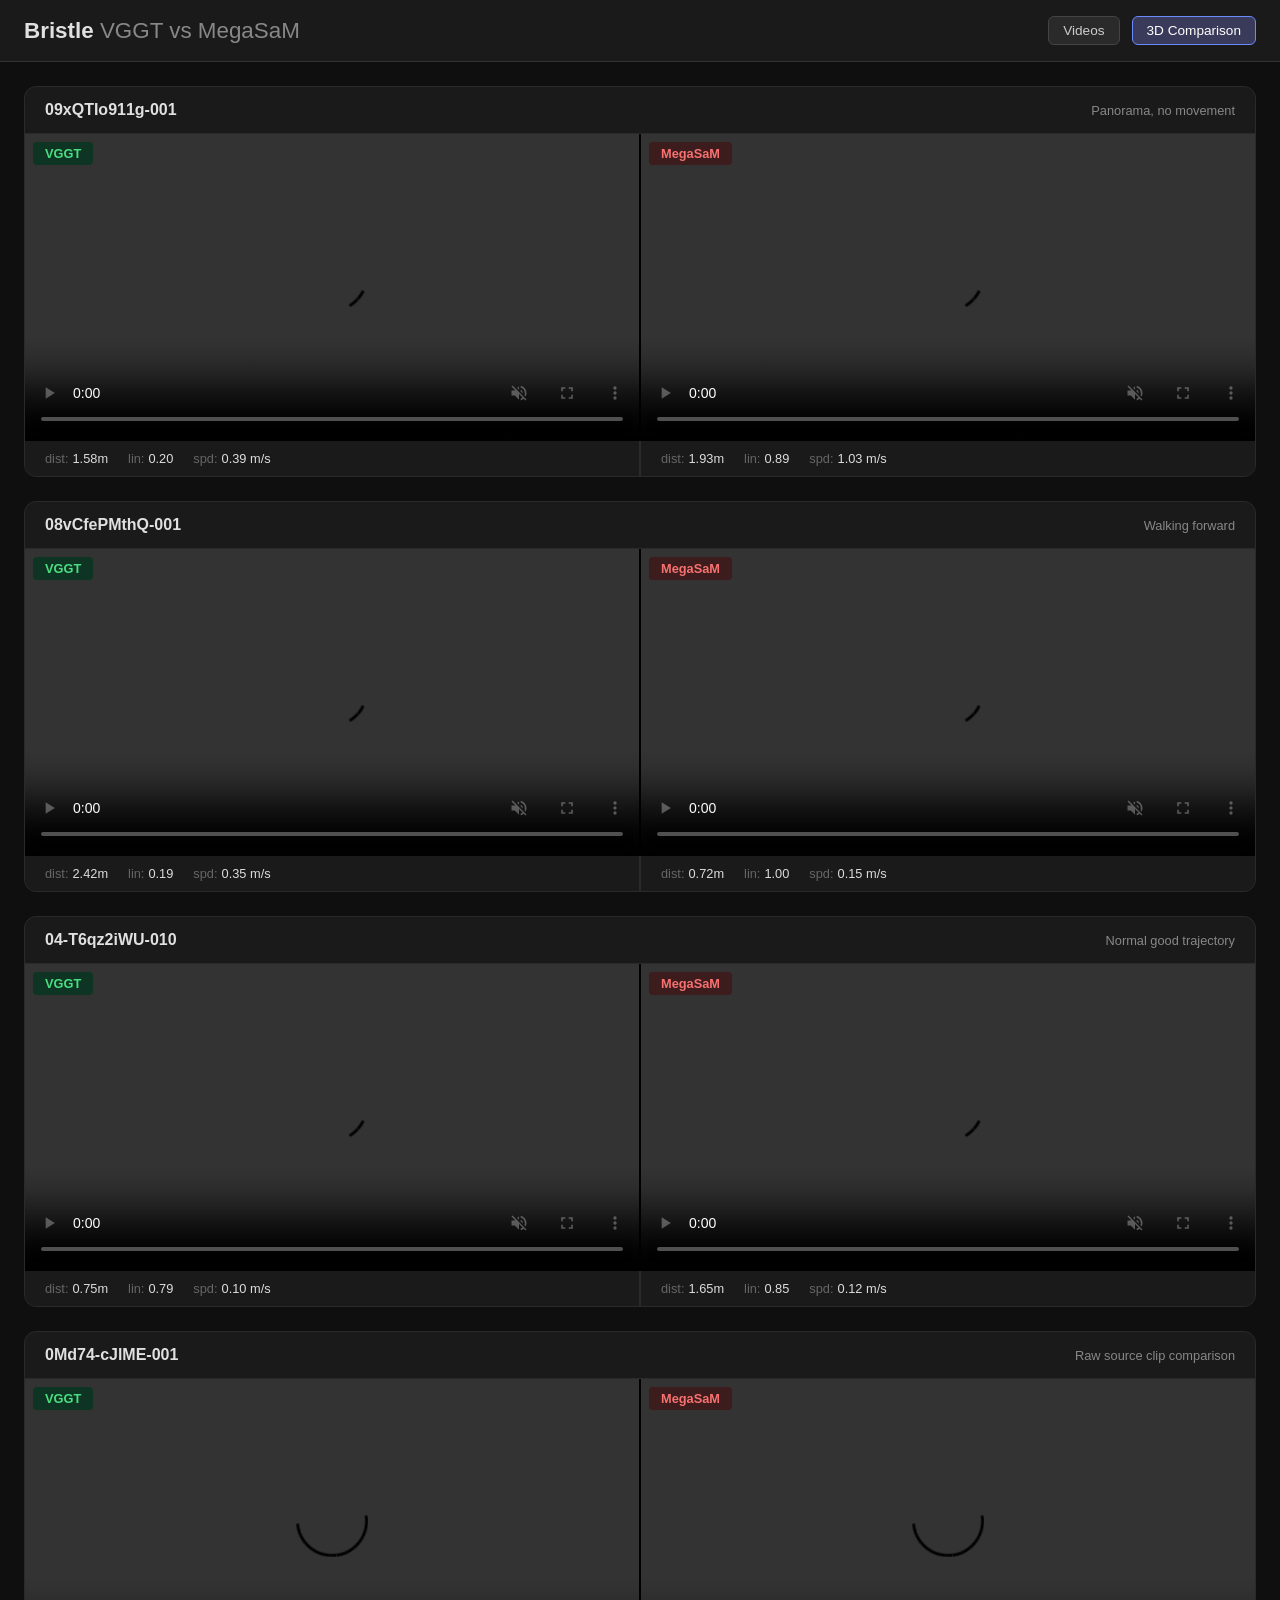
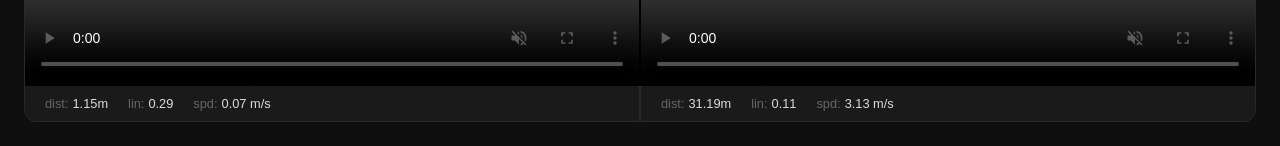
==== compare.html @ 9db43819 "Add 3D comparison page: VGGT vs MegaSaM side-by-side visualizations 4 clips with trajectory overlay " ====
<!DOCTYPE html>
<html lang="en">
<head>
    <meta charset="UTF-8">
    <meta name="viewport" content="width=device-width, initial-scale=1.0">
    <title>Bristle - VGGT vs MegaSaM Comparison</title>
    <style>
        * { margin: 0; padding: 0; box-sizing: border-box; }

        body {
            font-family: -apple-system, BlinkMacSystemFont, 'Segoe UI', Roboto, sans-serif;
            background: #0f0f0f;
            color: #e0e0e0;
            min-height: 100vh;
        }

        header {
            position: sticky;
            top: 0;
            z-index: 100;
            background: #1a1a1a;
            border-bottom: 1px solid #333;
            padding: 16px 24px;
        }

        .header-content {
            max-width: 1400px;
            margin: 0 auto;
            display: flex;
            align-items: center;
            justify-content: space-between;
            gap: 16px;
            flex-wrap: wrap;
        }

        h1 {
            font-size: 1.4rem;
            font-weight: 600;
            white-space: nowrap;
        }

        h1 span { color: #888; font-weight: 400; }

        .nav-links {
            display: flex;
            gap: 12px;
            align-items: center;
        }

        .nav-links a {
            padding: 6px 14px;
            border-radius: 6px;
            border: 1px solid #444;
            background: #2a2a2a;
            color: #ccc;
            text-decoration: none;
            font-size: 0.85rem;
            white-space: nowrap;
        }

        .nav-links a.active {
            background: #3a3a5a;
            border-color: #6b8afd;
            color: #fff;
        }

        .container {
            max-width: 1400px;
            margin: 24px auto;
            padding: 0 24px;
        }

        .comparison-row {
            background: #1a1a1a;
            border: 1px solid #2a2a2a;
            border-radius: 12px;
            margin-bottom: 24px;
            overflow: hidden;
        }

        .comparison-header {
            padding: 14px 20px;
            border-bottom: 1px solid #2a2a2a;
            display: flex;
            align-items: center;
            justify-content: space-between;
        }

        .comparison-header .clip-name {
            font-size: 1rem;
            font-weight: 600;
            color: #e0e0e0;
        }

        .comparison-header .clip-desc {
            font-size: 0.8rem;
            color: #888;
        }

        .comparison-videos {
            display: grid;
            grid-template-columns: 1fr 1fr;
            gap: 2px;
            background: #000;
        }

        .video-pane {
            position: relative;
            background: #000;
        }

        .video-pane video {
            width: 100%;
            display: block;
            background: #000;
        }

        .video-pane .pane-label {
            position: absolute;
            top: 8px;
            left: 8px;
            padding: 4px 12px;
            border-radius: 4px;
            font-size: 0.8rem;
            font-weight: 600;
            z-index: 5;
        }

        .pane-label.vggt {
            background: rgba(10, 54, 34, 0.9);
            color: #4ade80;
        }

        .pane-label.megasam {
            background: rgba(61, 26, 26, 0.9);
            color: #f87171;
        }

        .comparison-stats {
            display: grid;
            grid-template-columns: 1fr 1fr;
            gap: 2px;
            background: #2a2a2a;
            padding: 0;
        }

        .stat-col {
            background: #1a1a1a;
            padding: 10px 20px;
            display: flex;
            gap: 20px;
            font-size: 0.8rem;
            color: #aaa;
        }

        .stat-col .stat-item {
            display: flex;
            gap: 4px;
        }

        .stat-col .stat-label { color: #666; }
        .stat-col .stat-value { color: #ddd; font-weight: 500; }

        .loading {
            text-align: center;
            padding: 80px 20px;
            color: #666;
        }

        .loading .spinner {
            display: inline-block;
            width: 32px;
            height: 32px;
            border: 3px solid #333;
            border-top-color: #6b8afd;
            border-radius: 50%;
            animation: spin 0.8s linear infinite;
        }

        @keyframes spin { to { transform: rotate(360deg); } }

        @media (max-width: 700px) {
            .comparison-videos { grid-template-columns: 1fr; }
            .comparison-stats { grid-template-columns: 1fr; }
        }
    </style>
</head>
<body>
    <header>
        <div class="header-content">
            <h1>Bristle <span>VGGT vs MegaSaM</span></h1>
            <div class="nav-links">
                <a href="index.html">Videos</a>
                <a href="compare.html" class="active">3D Comparison</a>
            </div>
        </div>
    </header>

    <div class="container" id="container">
        <div class="loading">
            <div class="spinner"></div>
            <p style="margin-top: 12px;">Loading comparisons...</p>
        </div>
    </div>

    <script>
        const container = document.getElementById('container');
        const BASE = 'https://huggingface.co/datasets/andyye132/bristle-trajectories/resolve/main';

        fetch('comparisons.json').then(r => r.json()).then(comparisons => {
            container.innerHTML = '';

            const observer = new IntersectionObserver((entries) => {
                entries.forEach(e => {
                    const video = e.target;
                    if (e.isIntersecting) {
                        if (!video.src) video.src = video.dataset.src;
                        video.play();
                    } else {
                        video.pause();
                    }
                });
            }, { rootMargin: '300px' });

            comparisons.forEach(comp => {
                const row = document.createElement('div');
                row.className = 'comparison-row';
                row.innerHTML = `
                    <div class="comparison-header">
                        <span class="clip-name">${comp.clip}</span>
                        <span class="clip-desc">${comp.description || ''}</span>
                    </div>
                    <div class="comparison-videos">
                        <div class="video-pane">
                            <span class="pane-label vggt">VGGT</span>
                            <video data-src="${comp.vggt_url}" muted loop playsinline controls preload="metadata"></video>
                        </div>
                        <div class="video-pane">
                            <span class="pane-label megasam">MegaSaM</span>
                            <video data-src="${comp.megasam_url}" muted loop playsinline controls preload="metadata"></video>
                        </div>
                    </div>
                    <div class="comparison-stats">
                        <div class="stat-col">
                            <div class="stat-item"><span class="stat-label">dist:</span><span class="stat-value">${comp.vggt_dist || '?'}m</span></div>
                            <div class="stat-item"><span class="stat-label">lin:</span><span class="stat-value">${comp.vggt_lin || '?'}</span></div>
                            <div class="stat-item"><span class="stat-label">spd:</span><span class="stat-value">${comp.vggt_spd || '?'} m/s</span></div>
                        </div>
                        <div class="stat-col">
                            <div class="stat-item"><span class="stat-label">dist:</span><span class="stat-value">${comp.mega_dist || '?'}m</span></div>
                            <div class="stat-item"><span class="stat-label">lin:</span><span class="stat-value">${comp.mega_lin || '?'}</span></div>
                            <div class="stat-item"><span class="stat-label">spd:</span><span class="stat-value">${comp.mega_spd || '?'} m/s</span></div>
                        </div>
                    </div>
                `;
                container.appendChild(row);
                row.querySelectorAll('video').forEach(v => observer.observe(v));
            });
        }).catch(err => {
            container.innerHTML = `<div class="loading" style="color:#f87171;">Failed to load comparisons.json<br><small>${err.message}</small></div>`;
        });
    </script>
</body>
</html>
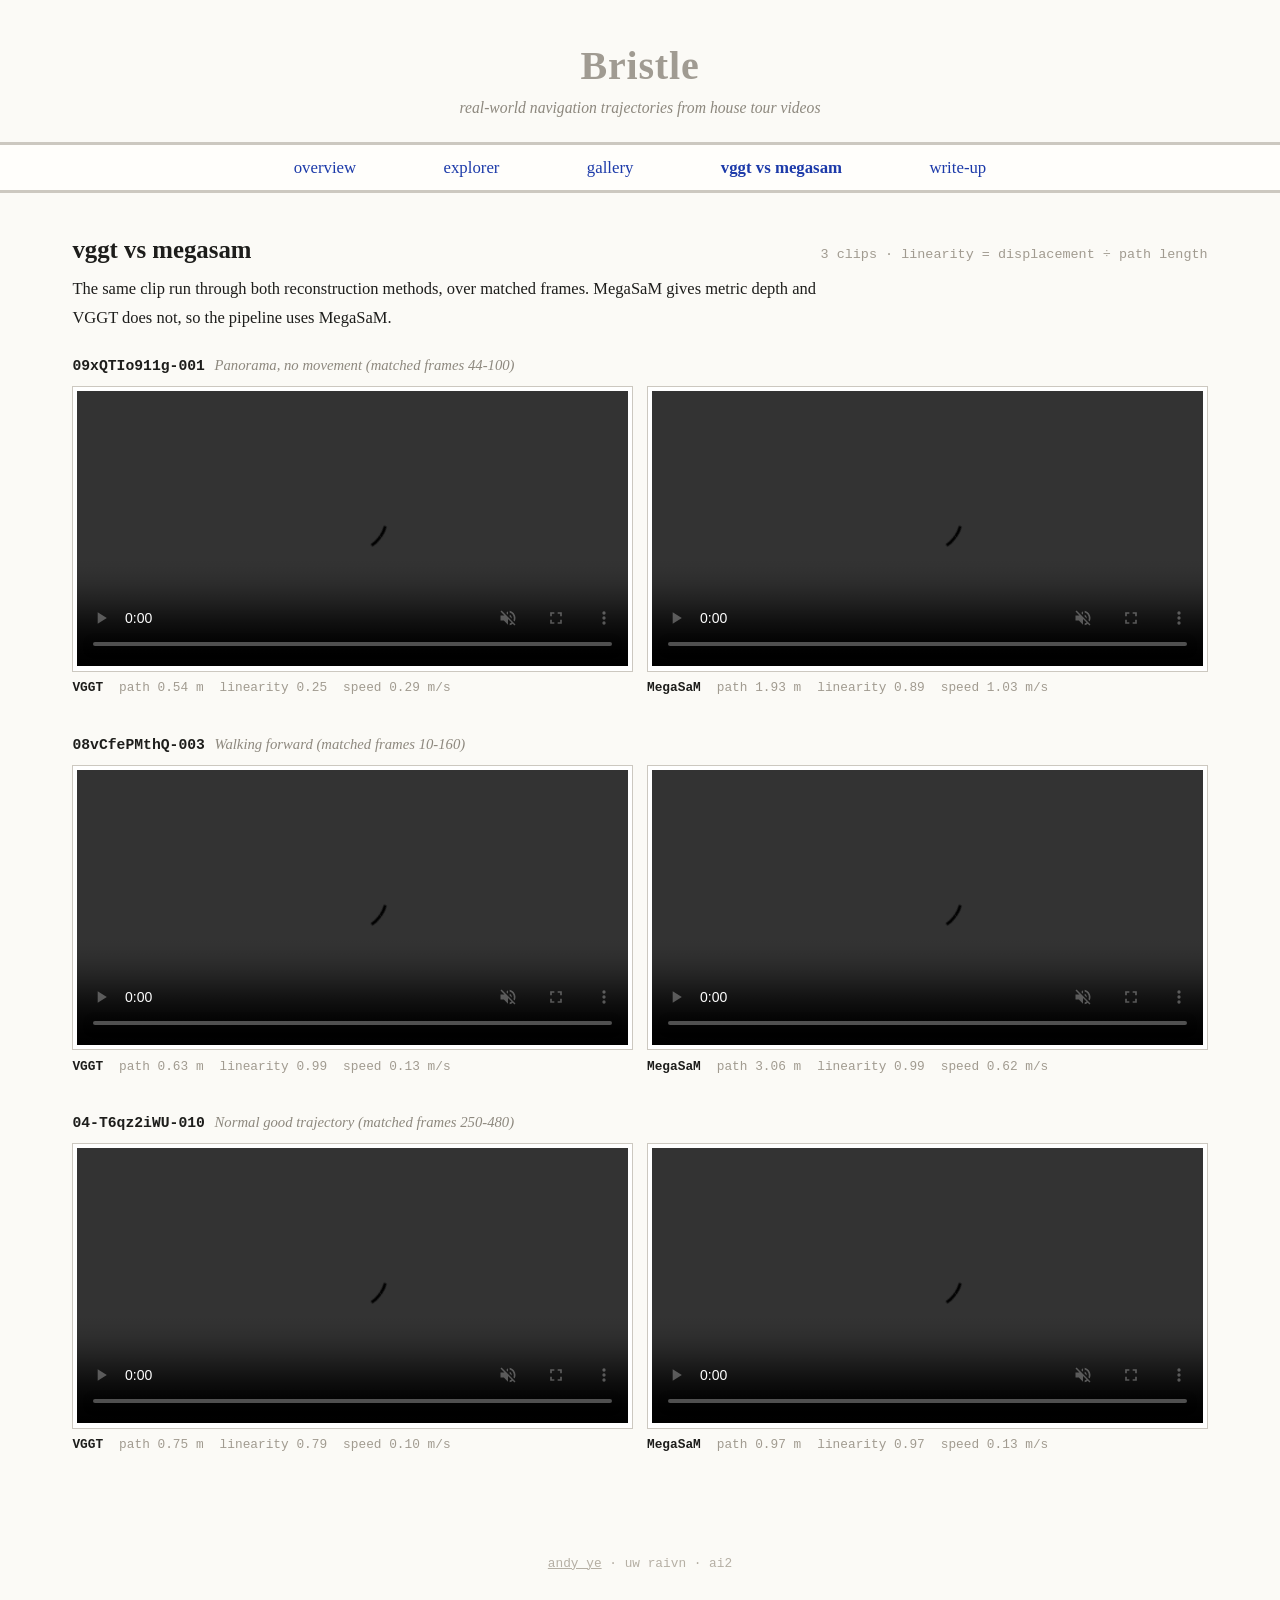
==== commit 1f7bcf49: "Redesign to match andyye.bio; fix black point clouds and gallery modal" ====
--- a/compare.html
+++ b/compare.html
@@ -3,262 +3,91 @@
 <head>
     <meta charset="UTF-8">
     <meta name="viewport" content="width=device-width, initial-scale=1.0">
-    <title>Bristle - VGGT vs MegaSaM Comparison</title>
-    <style>
-        * { margin: 0; padding: 0; box-sizing: border-box; }
-
-        body {
-            font-family: -apple-system, BlinkMacSystemFont, 'Segoe UI', Roboto, sans-serif;
-            background: #0f0f0f;
-            color: #e0e0e0;
-            min-height: 100vh;
-        }
-
-        header {
-            position: sticky;
-            top: 0;
-            z-index: 100;
-            background: #1a1a1a;
-            border-bottom: 1px solid #333;
-            padding: 16px 24px;
-        }
-
-        .header-content {
-            max-width: 1400px;
-            margin: 0 auto;
-            display: flex;
-            align-items: center;
-            justify-content: space-between;
-            gap: 16px;
-            flex-wrap: wrap;
-        }
-
-        h1 {
-            font-size: 1.4rem;
-            font-weight: 600;
-            white-space: nowrap;
-        }
-
-        h1 span { color: #888; font-weight: 400; }
-
-        .nav-links {
-            display: flex;
-            gap: 12px;
-            align-items: center;
-        }
-
-        .nav-links a {
-            padding: 6px 14px;
-            border-radius: 6px;
-            border: 1px solid #444;
-            background: #2a2a2a;
-            color: #ccc;
-            text-decoration: none;
-            font-size: 0.85rem;
-            white-space: nowrap;
-        }
-
-        .nav-links a.active {
-            background: #3a3a5a;
-            border-color: #6b8afd;
-            color: #fff;
-        }
-
-        .container {
-            max-width: 1400px;
-            margin: 24px auto;
-            padding: 0 24px;
-        }
-
-        .comparison-row {
-            background: #1a1a1a;
-            border: 1px solid #2a2a2a;
-            border-radius: 12px;
-            margin-bottom: 24px;
-            overflow: hidden;
-        }
-
-        .comparison-header {
-            padding: 14px 20px;
-            border-bottom: 1px solid #2a2a2a;
-            display: flex;
-            align-items: center;
-            justify-content: space-between;
-        }
-
-        .comparison-header .clip-name {
-            font-size: 1rem;
-            font-weight: 600;
-            color: #e0e0e0;
-        }
-
-        .comparison-header .clip-desc {
-            font-size: 0.8rem;
-            color: #888;
-        }
-
-        .comparison-videos {
-            display: grid;
-            grid-template-columns: 1fr 1fr;
-            gap: 2px;
-            background: #000;
-        }
-
-        .video-pane {
-            position: relative;
-            background: #000;
-        }
-
-        .video-pane video {
-            width: 100%;
-            display: block;
-            background: #000;
-        }
-
-        .video-pane .pane-label {
-            position: absolute;
-            top: 8px;
-            left: 8px;
-            padding: 4px 12px;
-            border-radius: 4px;
-            font-size: 0.8rem;
-            font-weight: 600;
-            z-index: 5;
-        }
-
-        .pane-label.vggt {
-            background: rgba(10, 54, 34, 0.9);
-            color: #4ade80;
-        }
-
-        .pane-label.megasam {
-            background: rgba(61, 26, 26, 0.9);
-            color: #f87171;
-        }
-
-        .comparison-stats {
-            display: grid;
-            grid-template-columns: 1fr 1fr;
-            gap: 2px;
-            background: #2a2a2a;
-            padding: 0;
-        }
-
-        .stat-col {
-            background: #1a1a1a;
-            padding: 10px 20px;
-            display: flex;
-            gap: 20px;
-            font-size: 0.8rem;
-            color: #aaa;
-        }
-
-        .stat-col .stat-item {
-            display: flex;
-            gap: 4px;
-        }
-
-        .stat-col .stat-label { color: #666; }
-        .stat-col .stat-value { color: #ddd; font-weight: 500; }
-
-        .loading {
-            text-align: center;
-            padding: 80px 20px;
-            color: #666;
-        }
-
-        .loading .spinner {
-            display: inline-block;
-            width: 32px;
-            height: 32px;
-            border: 3px solid #333;
-            border-top-color: #6b8afd;
-            border-radius: 50%;
-            animation: spin 0.8s linear infinite;
-        }
-
-        @keyframes spin { to { transform: rotate(360deg); } }
-
-        @media (max-width: 700px) {
-            .comparison-videos { grid-template-columns: 1fr; }
-            .comparison-stats { grid-template-columns: 1fr; }
-        }
-    </style>
+    <title>Bristle — VGGT vs MegaSaM</title>
+    <meta name="description" content="The same clips reconstructed with VGGT and with MegaSaM, side by side.">
+    <link rel="icon" type="image/png" href="/favicon.png">
+    <link rel="stylesheet" href="style.css">
 </head>
 <body>
-    <header>
-        <div class="header-content">
-            <h1>Bristle <span>VGGT vs MegaSaM</span></h1>
-            <div class="nav-links">
-                <a href="index.html">Videos</a>
-                <a href="compare.html" class="active">3D Comparison</a>
+
+<header class="masthead">
+    <h1><a href="./">Bristle</a></h1>
+    <p>real-world navigation trajectories from house tour videos</p>
+</header>
+<nav class="bar">
+    <ul>
+        <li><a href="./">overview</a></li>
+        <li><a href="explorer.html">explorer</a></li>
+        <li><a href="gallery.html">gallery</a></li>
+        <li><a class="here" href="compare.html">vggt vs megasam</a></li>
+        <li><a href="https://andyye.bio/cs/research/robotics/bristle">write-up</a></li>
+    </ul>
+</nav>
+
+<main class="wide">
+    <div class="pagehead">
+        <h2>vggt vs megasam</h2>
+        <p class="mono" id="stats"></p>
+    </div>
+    <p class="lede">The same clip run through both reconstruction methods, over matched frames. MegaSaM gives metric depth and VGGT does not, so the pipeline uses MegaSaM.</p>
+
+    <div id="container">
+        <p class="note">loading comparisons…</p>
+    </div>
+</main>
+
+<footer><a href="https://andyye.bio/site">andy ye</a> · uw raivn · ai2</footer>
+
+<script>
+    const container = document.getElementById('container');
+
+    function side(label, url, dist, lin, spd) {
+        return `
+            <div>
+                <div class="frame"><video data-src="${url}" muted loop playsinline controls preload="metadata"></video></div>
+                <p class="cap">
+                    <b>${label}</b>
+                    <span>path ${dist || '?'} m</span>
+                    <span>linearity ${lin || '?'}</span>
+                    <span>speed ${spd || '?'} m/s</span>
+                </p>
             </div>
-        </div>
-    </header>
+        `;
+    }
 
-    <div class="container" id="container">
-        <div class="loading">
-            <div class="spinner"></div>
-            <p style="margin-top: 12px;">Loading comparisons...</p>
-        </div>
-    </div>
+    fetch('comparisons.json').then(r => r.json()).then(comparisons => {
+        container.innerHTML = '';
+        document.getElementById('stats').textContent = `${comparisons.length} clips · linearity = displacement ÷ path length`;
 
-    <script>
-        const container = document.getElementById('container');
-        const BASE = 'https://huggingface.co/datasets/andyye132/bristle-trajectories/resolve/main';
+        const observer = new IntersectionObserver((entries) => {
+            entries.forEach(e => {
+                const video = e.target;
+                if (e.isIntersecting) {
+                    if (!video.src) video.src = video.dataset.src;
+                    video.play().catch(() => {});
+                } else {
+                    video.pause();
+                }
+            });
+        }, { rootMargin: '300px' });
 
-        fetch('comparisons.json').then(r => r.json()).then(comparisons => {
-            container.innerHTML = '';
-
-            const observer = new IntersectionObserver((entries) => {
-                entries.forEach(e => {
-                    const video = e.target;
-                    if (e.isIntersecting) {
-                        if (!video.src) video.src = video.dataset.src;
-                        video.play();
-                    } else {
-                        video.pause();
-                    }
-                });
-            }, { rootMargin: '300px' });
-
-            comparisons.forEach(comp => {
-                const row = document.createElement('div');
-                row.className = 'comparison-row';
-                row.innerHTML = `
-                    <div class="comparison-header">
-                        <span class="clip-name">${comp.clip}</span>
-                        <span class="clip-desc">${comp.description || ''}</span>
-                    </div>
-                    <div class="comparison-videos">
-                        <div class="video-pane">
-                            <span class="pane-label vggt">VGGT</span>
-                            <video data-src="${comp.vggt_url}" muted loop playsinline controls preload="metadata"></video>
-                        </div>
-                        <div class="video-pane">
-                            <span class="pane-label megasam">MegaSaM</span>
-                            <video data-src="${comp.megasam_url}" muted loop playsinline controls preload="metadata"></video>
-                        </div>
-                    </div>
-                    <div class="comparison-stats">
-                        <div class="stat-col">
-                            <div class="stat-item"><span class="stat-label">dist:</span><span class="stat-value">${comp.vggt_dist || '?'}m</span></div>
-                            <div class="stat-item"><span class="stat-label">lin:</span><span class="stat-value">${comp.vggt_lin || '?'}</span></div>
-                            <div class="stat-item"><span class="stat-label">spd:</span><span class="stat-value">${comp.vggt_spd || '?'} m/s</span></div>
-                        </div>
-                        <div class="stat-col">
-                            <div class="stat-item"><span class="stat-label">dist:</span><span class="stat-value">${comp.mega_dist || '?'}m</span></div>
-                            <div class="stat-item"><span class="stat-label">lin:</span><span class="stat-value">${comp.mega_lin || '?'}</span></div>
-                            <div class="stat-item"><span class="stat-label">spd:</span><span class="stat-value">${comp.mega_spd || '?'} m/s</span></div>
-                        </div>
-                    </div>
-                `;
-                container.appendChild(row);
-                row.querySelectorAll('video').forEach(v => observer.observe(v));
-            });
-        }).catch(err => {
-            container.innerHTML = `<div class="loading" style="color:#f87171;">Failed to load comparisons.json<br><small>${err.message}</small></div>`;
+        comparisons.forEach(comp => {
+            const row = document.createElement('section');
+            row.className = 'pair';
+            row.innerHTML = `
+                <h3>${comp.clip}<span>${comp.description || ''}</span></h3>
+                <div class="cols">
+                    ${side('VGGT', comp.vggt_url, comp.vggt_dist, comp.vggt_lin, comp.vggt_spd)}
+                    ${side('MegaSaM', comp.megasam_url, comp.mega_dist, comp.mega_lin, comp.mega_spd)}
+                </div>
+            `;
+            container.appendChild(row);
+            row.querySelectorAll('video').forEach(v => observer.observe(v));
         });
-    </script>
+    }).catch(err => {
+        container.innerHTML = '<p class="note">couldn’t load comparisons.json</p>';
+        console.error(err);
+    });
+</script>
 </body>
 </html>
--- a/style.css
+++ b/style.css
@@ -0,0 +1,148 @@
+/* Bristle — shared styles. Same family as andyye.bio: paper, Georgia, navy links, Courier small print. */
+
+:root {
+  --paper: #fbfaf6;
+  --card: #fffefb;
+  --ink: #1d1d1b;
+  --navy: #1c3aa9;
+  --muted: #8d887e;
+  --faint: #a19b90;
+  --rule: #ccc8c0;
+  --hair: #ddd8cf;
+  --view: #f1eee7; /* 3d viewport background; viewer.js reads it */
+  --serif: Georgia, 'Times New Roman', serif;
+  --mono: 'Courier New', Courier, monospace;
+}
+
+* { margin: 0; padding: 0; box-sizing: border-box; }
+body { background: var(--paper); color: var(--ink); font-family: var(--serif); font-size: 16.5px; line-height: 1.75; }
+::selection { background: var(--navy); color: #fff; }
+a { color: var(--navy); }
+
+.masthead { text-align: center; padding: 2.6rem 1rem 1.3rem; }
+.masthead h1 { font-size: 2.5rem; font-weight: 700; color: #a09b92; letter-spacing: .02em; line-height: 1.2; }
+.masthead h1 a { color: inherit; text-decoration: none; }
+.masthead p { font-style: italic; color: var(--muted); font-size: .98rem; margin-top: .25rem; }
+
+nav.bar { border-top: 3px solid var(--rule); border-bottom: 3px solid var(--rule); background: var(--card); }
+nav.bar ul { list-style: none; display: flex; justify-content: space-around; flex-wrap: wrap; max-width: 780px; margin: 0 auto; }
+nav.bar a { display: block; padding: .5rem 1.2rem; color: var(--navy); font-size: 1.05rem; text-decoration: none; white-space: nowrap; }
+nav.bar a:hover { text-decoration: underline; }
+nav.bar .here { font-weight: 700; }
+
+main { max-width: 780px; margin: 0 auto; padding: 2.5rem 1.4rem 4rem; }
+main.wide { max-width: 1180px; }
+
+.crumb { font-size: .9rem; margin-bottom: 1rem; }
+h2.title { font-size: 1.55rem; line-height: 1.35; margin-bottom: .3rem; }
+.sub { font-style: italic; color: var(--muted); margin-bottom: .8rem; }
+.links { font-size: 1rem; margin-bottom: 1.6rem; }
+.prose p { margin-bottom: 1.1rem; }
+h3.sec { font-size: 1.05rem; font-weight: 700; letter-spacing: .14em; text-transform: uppercase; color: var(--muted);
+  border-bottom: 1px solid var(--hair); padding-bottom: .35rem; margin: 2rem 0 .9rem; }
+
+.frame { background: #fff; border: 1px solid var(--rule); padding: 4px; }
+.frame video { display: block; width: 100%; aspect-ratio: 16 / 9; object-fit: cover; background: #000; }
+.cap { font-family: var(--mono); color: var(--faint); font-size: .8rem; font-style: italic; text-align: center; margin-top: .35rem; }
+.mono { font-family: var(--mono); color: var(--faint); font-size: .84rem; }
+
+footer { text-align: center; padding: 0 1rem 3rem; font-family: var(--mono); color: #b5afa4; font-size: .8rem; }
+footer a { color: inherit; }
+
+/* page heading row on the wide pages: title left, small print / controls right */
+.pagehead { display: flex; align-items: baseline; justify-content: space-between; gap: .4rem 1.2rem; flex-wrap: wrap; margin-bottom: .5rem; }
+.pagehead h2 { font-size: 1.55rem; line-height: 1.35; }
+.pagehead .mono { display: flex; align-items: center; gap: .9rem; flex-wrap: wrap; }
+.lede { max-width: 780px; margin-bottom: 1.3rem; }
+
+button, select { font-family: var(--mono); font-size: .8rem; color: var(--ink); background: var(--card); border: 1px solid var(--rule); border-radius: 0; padding: .15rem .5rem; cursor: pointer; }
+button:hover, select:hover { border-color: var(--navy); }
+:focus-visible { outline: 2px solid var(--navy); outline-offset: 2px; }
+input[type="checkbox"], input[type="range"] { accent-color: var(--navy); }
+
+/* label / value rows: trajectory stats */
+dl.meta { display: grid; grid-template-columns: repeat(auto-fit, minmax(150px, 1fr)); gap: 0 1.1rem; font-family: var(--mono); font-size: .78rem; line-height: 1.5; }
+dl.meta div { display: flex; justify-content: space-between; gap: .6rem; padding: .22rem 0; border-bottom: 1px dotted var(--hair); min-width: 0; }
+dl.meta div.full { grid-column: 1 / -1; }
+dl.meta dt { color: var(--faint); white-space: nowrap; }
+dl.meta dd { text-align: right; overflow: hidden; text-overflow: ellipsis; white-space: nowrap; }
+
+.tag { display: inline-block; font-family: var(--mono); font-size: .7rem; line-height: 1.4; color: var(--muted); border: 1px solid var(--hair); padding: 0 .35rem; }
+
+/* ---------- overview ---------- */
+.teaser { display: grid; grid-template-columns: repeat(3, 1fr); gap: 10px; margin-top: 1.2rem; }
+ol.pipeline { list-style: none; counter-reset: stage; margin-bottom: 1.1rem; }
+ol.pipeline li { counter-increment: stage; position: relative; padding: .1rem 0 .55rem 2.3rem; }
+ol.pipeline li::before { content: counter(stage); position: absolute; left: 0; top: .32rem; width: 1.5rem; height: 1.5rem; line-height: 1.45rem;
+  text-align: center; font-family: var(--mono); font-size: .8rem; color: var(--muted); border: 1px solid var(--rule); background: var(--card); }
+ol.pipeline b { font-weight: 700; }
+ul.doors { list-style: none; }
+ul.doors li { padding: .5rem 0; border-bottom: 1px dotted var(--hair); }
+ul.doors a { font-size: 1.12rem; }
+ul.doors .mono { margin-left: .5rem; }
+ul.doors p { color: #55524c; font-size: .97rem; line-height: 1.6; }
+
+/* ---------- explorer ---------- */
+.strip { display: flex; gap: 8px; overflow-x: auto; padding: 3px 3px 10px; scrollbar-width: thin; scrollbar-color: var(--rule) transparent; }
+.thumb { flex: 0 0 132px; padding: 3px; text-align: left; font-size: .64rem; line-height: 1.3; color: var(--faint); background: #fff; }
+.thumb video { display: block; width: 100%; aspect-ratio: 16 / 9; object-fit: cover; background: #e9e6df; pointer-events: none; }
+.thumb span { display: flex; justify-content: space-between; gap: .4em; padding: 3px 1px 0; white-space: nowrap; }
+.thumb b { font-weight: 400; color: var(--ink); }
+.thumb.active { border-color: var(--navy); box-shadow: 0 0 0 1px var(--navy); }
+
+.stage { display: grid; grid-template-columns: 1fr 1fr; gap: 14px; margin-top: .5rem; }
+.stage > div { display: flex; flex-direction: column; min-width: 0; }
+.view { position: relative; flex: 1; min-height: 300px; }
+.view canvas { position: absolute; inset: 4px; width: calc(100% - 8px); height: calc(100% - 8px); display: block; touch-action: none; cursor: grab; background: var(--view); }
+.view canvas:active { cursor: grabbing; }
+.view .status { position: absolute; left: 50%; top: 50%; transform: translate(-50%, -50%); font-family: var(--mono); font-size: .8rem; color: var(--muted); pointer-events: none; text-align: center; }
+.ctl { display: flex; align-items: center; gap: .3rem .9rem; flex-wrap: wrap; font-family: var(--mono); font-size: .76rem; color: var(--muted); margin-top: .45rem; }
+.ctl label { display: flex; align-items: center; gap: .3rem; cursor: pointer; white-space: nowrap; }
+.ctl input[type="range"] { width: 64px; }
+.ctl .btns { margin-left: auto; display: flex; gap: 4px; }
+.legend { display: flex; gap: .15rem .9rem; flex-wrap: wrap; font-family: var(--mono); font-size: .72rem; color: var(--faint); margin-top: .35rem; }
+.legend i { display: inline-block; width: .9em; height: .62em; margin-right: .35em; }
+.legend i.dot { width: .62em; border-radius: 50%; }
+.stage .cap { margin-bottom: .6rem; }
+
+/* inside an iframe (the write-up on andyye.bio embeds the explorer): drop the page chrome */
+html.embed .masthead, html.embed nav.bar, html.embed footer, html.embed .pagehead, html.embed .lede { display: none; }
+html.embed main { max-width: none; padding: 0; }
+
+/* ---------- gallery ---------- */
+.grid { display: grid; grid-template-columns: repeat(auto-fill, minmax(250px, 1fr)); gap: 14px; }
+.card { display: block; width: 100%; padding: 4px; text-align: left; background: #fff; line-height: 1.4; }
+.card video { display: block; width: 100%; aspect-ratio: 16 / 9; object-fit: cover; background: #e9e6df; pointer-events: none; }
+.card .info { display: flex; justify-content: space-between; align-items: baseline; gap: .2rem .6rem; flex-wrap: wrap; padding: 5px 2px 2px; font-size: .72rem; color: var(--faint); }
+.card .info b { font-weight: 400; color: var(--ink); overflow: hidden; text-overflow: ellipsis; white-space: nowrap; max-width: 100%; }
+.card .tags { display: flex; gap: 4px; padding: 3px 2px 1px; }
+.note { grid-column: 1 / -1; text-align: center; padding: 4rem 1rem; font-family: var(--mono); font-size: .84rem; color: var(--faint); }
+
+dialog { margin: auto; width: min(760px, 94vw); max-height: 92vh; overflow: auto; color: var(--ink); background: var(--paper); border: 1px solid var(--rule); padding: 0; }
+dialog::backdrop { background: rgba(29, 29, 27, .55); }
+dialog .inner { padding: 14px 16px 16px; }
+dialog .frame video { object-fit: contain; }
+dialog .bar { display: flex; justify-content: space-between; align-items: baseline; gap: 1rem; margin: .6rem 0 .5rem; }
+dialog h3 { font-family: var(--mono); font-size: .92rem; font-weight: 700; overflow-wrap: anywhere; }
+dialog .reason { margin-top: .8rem; font-size: .92rem; line-height: 1.6; color: #55524c; }
+dialog .reason span { font-family: var(--mono); font-size: .76rem; color: var(--faint); }
+
+/* ---------- vggt vs megasam ---------- */
+.pair { margin-bottom: 2rem; }
+.pair h3 { font-family: var(--mono); font-size: .92rem; font-weight: 700; }
+.pair h3 span { font-family: var(--serif); font-weight: 400; font-style: italic; color: var(--muted); margin-left: .6rem; }
+.pair .cols { display: grid; grid-template-columns: 1fr 1fr; gap: 14px; margin-top: .4rem; }
+.pair .frame video { aspect-ratio: auto; object-fit: contain; background: #fff; }
+.pair .cap { font-style: normal; text-align: left; display: flex; gap: .2rem 1rem; flex-wrap: wrap; }
+.pair .cap b { color: var(--ink); }
+
+@media (max-width: 700px) {
+  .stage, .pair .cols { grid-template-columns: 1fr; }
+  .view { flex: none; height: 74vw; min-height: 260px; }
+}
+@media (max-width: 640px) {
+  .masthead h1 { font-size: 1.9rem; }
+  nav.bar a { padding: .45rem .7rem; font-size: .95rem; }
+  .teaser { grid-template-columns: 1fr; }
+  .grid { grid-template-columns: repeat(auto-fill, minmax(150px, 1fr)); gap: 10px; }
+}
